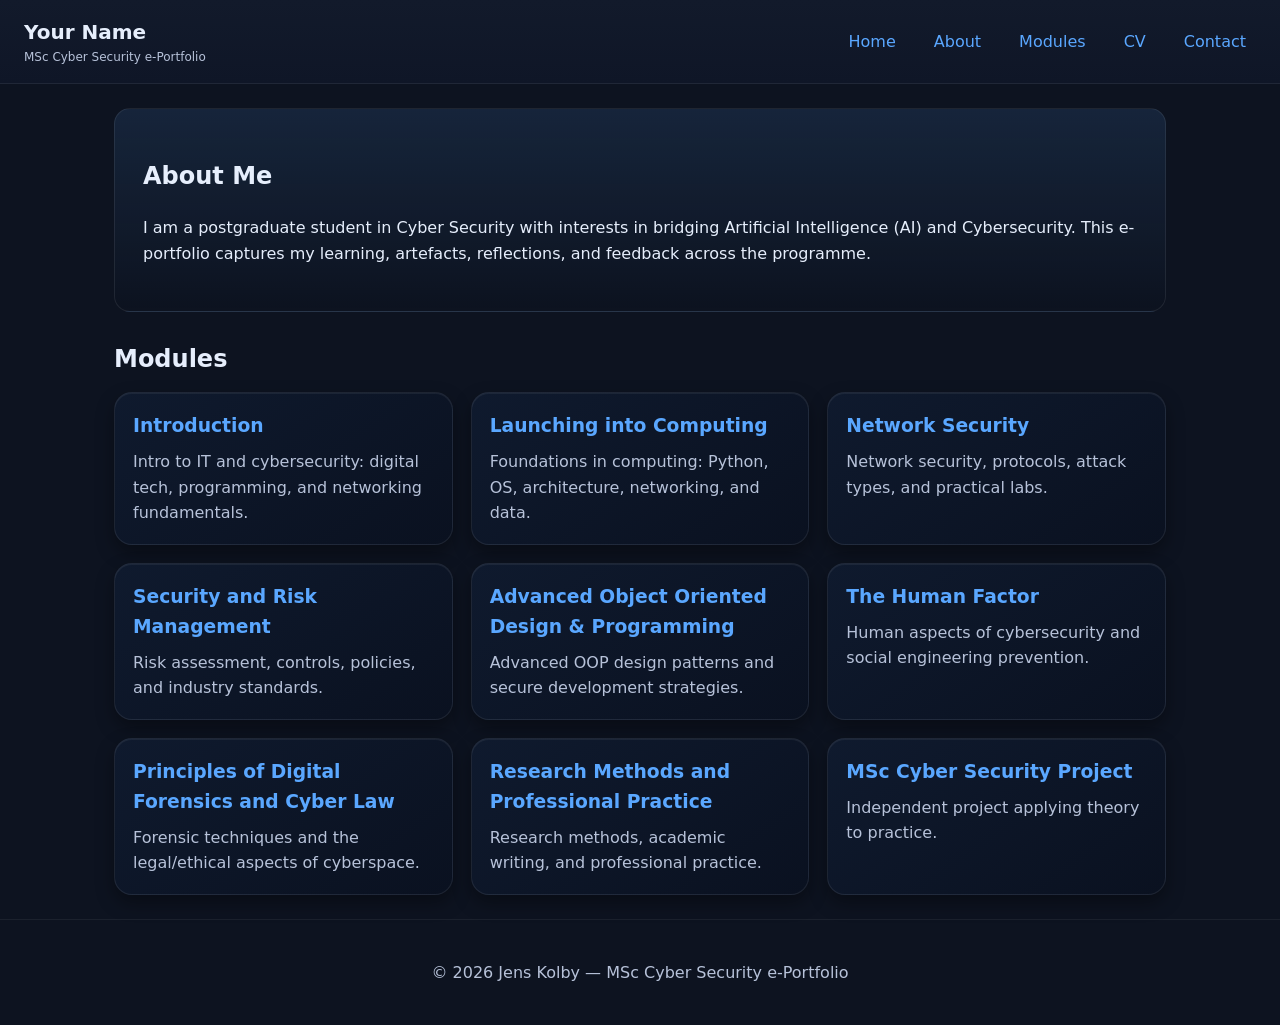
==== index.html @ afbeb55c "Update index.html added my name" ====
<!DOCTYPE html>
<html lang="en">
<head>
  <meta charset="utf-8" />
  <meta name="viewport" content="width=device-width, initial-scale=1" />
  <title>MSc Cyber Security e‑Portfolio</title>
  <link rel="stylesheet" href="assets/css/styles.css" />
  <meta name="description" content="MSc Cyber Security e‑Portfolio for Jens Kolby" />
</head>

<body>
  <header class="site-header">
    <div class="brand">
      <div class="brand-title">Your Name</div>
      <div class="brand-subtitle">MSc Cyber Security e-Portfolio</div>
    </div>
    <nav id="nav">
      <ul class="menu">
        <li class="menu-item"><a href="index.html">Home</a></li>
        <li class="menu-item"><a href="about.html">About</a></li>
        <li class="menu-item has-dropdown">
          <a href="#">Modules</a>
          <ul class="dropdown">
            <li><a href="module-introduction.html">Introduction</a></li>
            <li><a href="module-launching-into-computing.html">Launching into Computing</a></li>
            <li><a href="module-network-security.html">Network Security</a></li>
            <li><a href="module-security-and-risk-management.html">Security and Risk Management</a></li>
            <li><a href="module-advanced-oop.html">Advanced Object Oriented Design & Programming</a></li>
            <li><a href="module-human-factor.html">The Human Factor</a></li>
            <li><a href="module-digital-forensics.html">Principles of Digital Forensics and Cyber Law</a></li>
            <li><a href="module-research-methods.html">Research Methods and Professional Practice</a></li>
            <li><a href="module-msc-project.html">MSc Cyber Security Project</a></li>
          </ul>
        </li>
        <li class="menu-item"><a href="cv.html">CV</a></li>
        <li class="menu-item"><a href="contact.html">Contact</a></li>
      </ul>
    </nav>
  </header>

  <main class="container">
    <section class="about-hero">
      <h1>About Me</h1>
      <p>
          I am a postgraduate student in Cyber Security with interests in bridging Artificial Intelligence (AI) and Cybersecurity. 
  This e-portfolio captures my learning, artefacts, reflections, and feedback across the programme.
      </p>
    </section>

    <section class="modules-grid">
      <h2>Modules</h2>
      <div class="grid">
      <a class="tile" href="module-introduction.html">
        <div class="tile-content">
          <h3>Introduction</h3>
          <p>Intro to IT and cybersecurity: digital tech, programming, and networking fundamentals.</p>
        </div>
      </a>
      <a class="tile" href="module-launching-into-computing.html">
        <div class="tile-content">
          <h3>Launching into Computing</h3>
          <p>Foundations in computing: Python, OS, architecture, networking, and data.</p>
        </div>
      </a>
      <a class="tile" href="module-network-security.html">
        <div class="tile-content">
          <h3>Network Security</h3>
          <p>Network security, protocols, attack types, and practical labs.</p>
        </div>
      </a>
      <a class="tile" href="module-security-and-risk-management.html">
        <div class="tile-content">
          <h3>Security and Risk Management</h3>
          <p>Risk assessment, controls, policies, and industry standards.</p>
        </div>
      </a>
      <a class="tile" href="module-advanced-oop.html">
        <div class="tile-content">
          <h3>Advanced Object Oriented Design & Programming</h3>
          <p>Advanced OOP design patterns and secure development strategies.</p>
        </div>
      </a>
      <a class="tile" href="module-human-factor.html">
        <div class="tile-content">
          <h3>The Human Factor</h3>
          <p>Human aspects of cybersecurity and social engineering prevention.</p>
        </div>
      </a>
      <a class="tile" href="module-digital-forensics.html">
        <div class="tile-content">
          <h3>Principles of Digital Forensics and Cyber Law</h3>
          <p>Forensic techniques and the legal/ethical aspects of cyberspace.</p>
        </div>
      </a>
      <a class="tile" href="module-research-methods.html">
        <div class="tile-content">
          <h3>Research Methods and Professional Practice</h3>
          <p>Research methods, academic writing, and professional practice.</p>
        </div>
      </a>
      <a class="tile" href="module-msc-project.html">
        <div class="tile-content">
          <h3>MSc Cyber Security Project</h3>
          <p>Independent project applying theory to practice.</p>
        </div>
      </a>
      </div>
    </section>
  </main>

  <footer class="site-footer">
    <p>&copy; <span id="year"></span> Jens Kolby — MSc Cyber Security e‑Portfolio</p>
  </footer>
  <script src="assets/js/main.js"></script>
</body>
</html>
---- assets/css/styles.css ----
:root{
  --bg:#0d1320;
  --panel:#121a2b;
  --panel-2:#0f1627;
  --text:#e6eefc;
  --muted:#b7c2d9;
  --accent:#5aa7ff;
  --accent-2:#8bc6ff;
  --shadow: rgba(0,0,0,.35);
}
*{box-sizing:border-box}
html,body{margin:0;padding:0;background:var(--bg);color:var(--text);font-family:system-ui,-apple-system,Segoe UI,Roboto,Ubuntu,Cantarell,"Helvetica Neue",Arial,sans-serif;line-height:1.6}
a{color:var(--accent);text-decoration:none}
a:hover{text-decoration:underline}

.container{max-width:1100px;margin:0 auto;padding:24px}
.container.narrow{max-width:800px}

.site-header{display:flex;align-items:center;justify-content:space-between;padding:16px 24px;background:linear-gradient(180deg,var(--panel),var(--panel-2));position:sticky;top:0;z-index:1000;border-bottom:1px solid rgba(255,255,255,.06)}
.brand-title{font-weight:700;font-size:20px}
.brand-subtitle{font-size:12px;color:var(--muted)}

#nav .menu{list-style:none;margin:0;padding:0;display:flex;gap:18px;align-items:center}
#nav .menu-item>a{padding:8px 10px;border-radius:10px;display:inline-block}
#nav .menu-item>a:hover{background:rgba(255,255,255,.06)}

.has-dropdown{position:relative}
.has-dropdown .dropdown{display:none;position:absolute;top:100%;left:0;background:var(--panel);border:1px solid rgba(255,255,255,.08);border-radius:12px;min-width:260px;box-shadow:0 20px 40px var(--shadow);padding:8px 0}
.has-dropdown:hover .dropdown{display:block}
.has-dropdown .dropdown li{list-style:none}
.has-dropdown .dropdown a{display:block;padding:10px 14px;color:var(--text)}
.has-dropdown .dropdown a:hover{background:rgba(255,255,255,.06)}

.about-hero{background:linear-gradient(180deg,rgba(90,167,255,.12),rgba(0,0,0,0));padding:28px;border:1px solid rgba(255,255,255,.08);border-radius:16px;margin-bottom:28px}

.modules-grid h2{margin:6px 0 14px}
.grid{display:grid;grid-template-columns:repeat(3,1fr);gap:18px}
@media (max-width:900px){.grid{grid-template-columns:repeat(2,1fr)}}
@media (max-width:640px){.grid{grid-template-columns:1fr}}

.tile{background:linear-gradient(145deg, #0f1a2e, #0a1120);border:1px solid rgba(255,255,255,.08);border-radius:18px;padding:18px;display:block;box-shadow:0 8px 18px var(--shadow), inset 0 1px 0 rgba(255,255,255,.06);transition:transform .18s ease, box-shadow .18s ease, border-color .18s ease}
.tile:hover{transform:translateY(-4px);box-shadow:0 16px 32px var(--shadow), inset 0 1px 0 rgba(255,255,255,.08);border-color:rgba(138,185,255,.45)}
.tile h3{margin:0 0 8px}
.tile p{margin:0;color:var(--muted)}

.site-footer{padding:24px;text-align:center;color:var(--muted);border-top:1px solid rgba(255,255,255,.06)}

.module-page header{background:linear-gradient(180deg,rgba(138,185,255,.08),rgba(0,0,0,0));padding:18px;border:1px solid rgba(255,255,255,.08);border-radius:16px;margin-bottom:22px}
.module-intro{color:var(--muted)}

.tabs{display:flex;gap:10px;margin:12px 0 8px}
.tab-link{background:var(--panel);color:var(--text);border:1px solid rgba(255,255,255,.08);border-radius:10px;padding:8px 12px;cursor:pointer}
.tab-link.active{outline:2px solid var(--accent)}

.tab-panels{border:1px solid rgba(255,255,255,.08);border-radius:14px;padding:12px;background:var(--panel)}
.tab-panel{display:none}
.tab-panel.active{display:block}
.empty{color:var(--muted);font-style:italic}

.contact-list{line-height:2}
.notes{padding-left:18px}
.notes li{margin:6px 0}
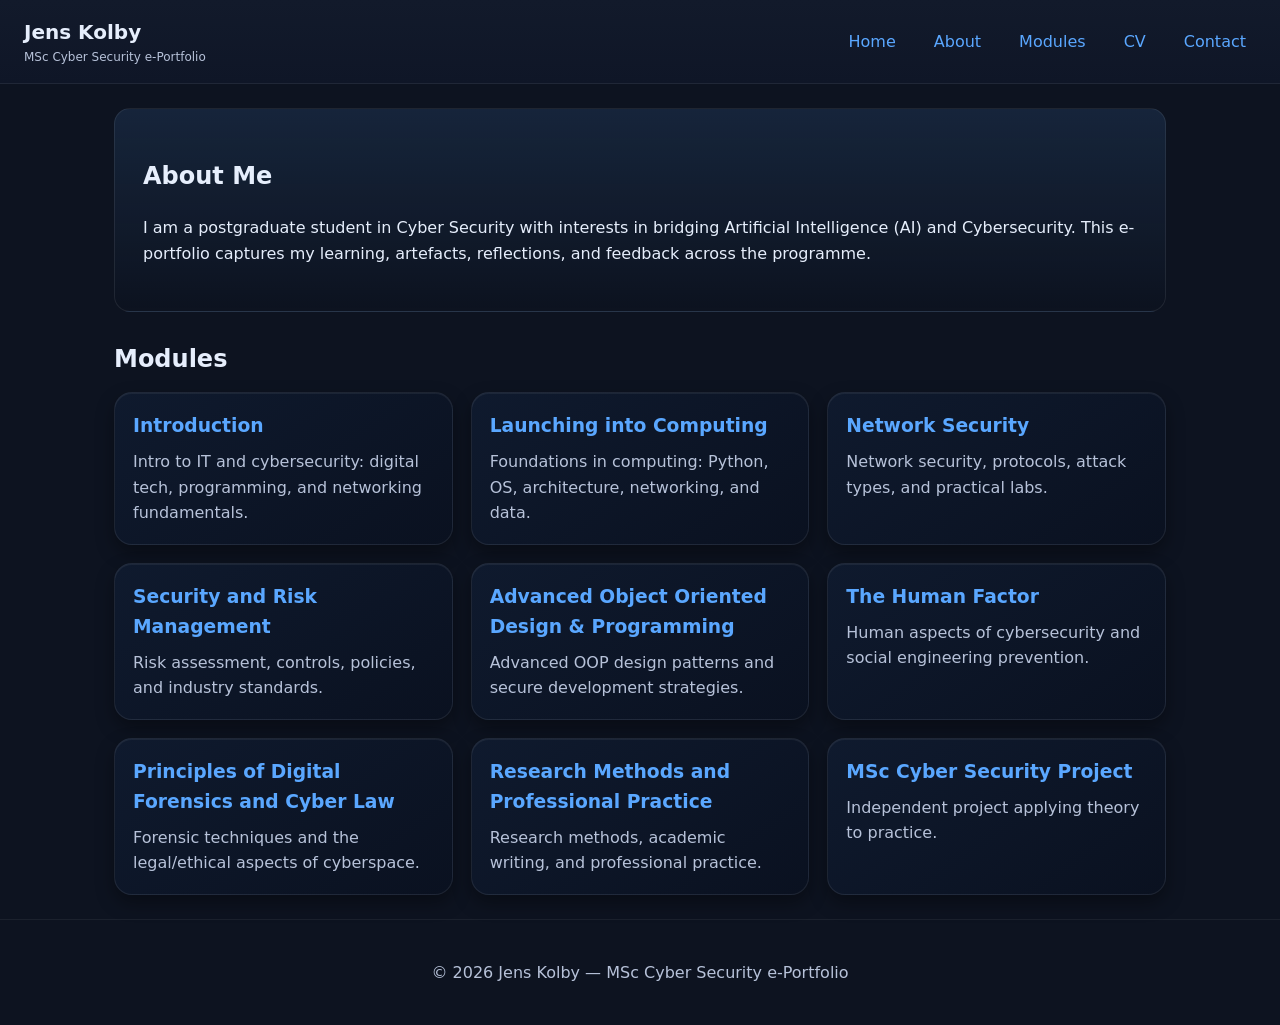
==== commit 527d95e1: "Update index.html name added in Headline" ====
--- a/index.html
+++ b/index.html
@@ -11,7 +11,7 @@
 <body>
   <header class="site-header">
     <div class="brand">
-      <div class="brand-title">Your Name</div>
+      <div class="brand-title">Jens Kolby</div>
       <div class="brand-subtitle">MSc Cyber Security e-Portfolio</div>
     </div>
     <nav id="nav">
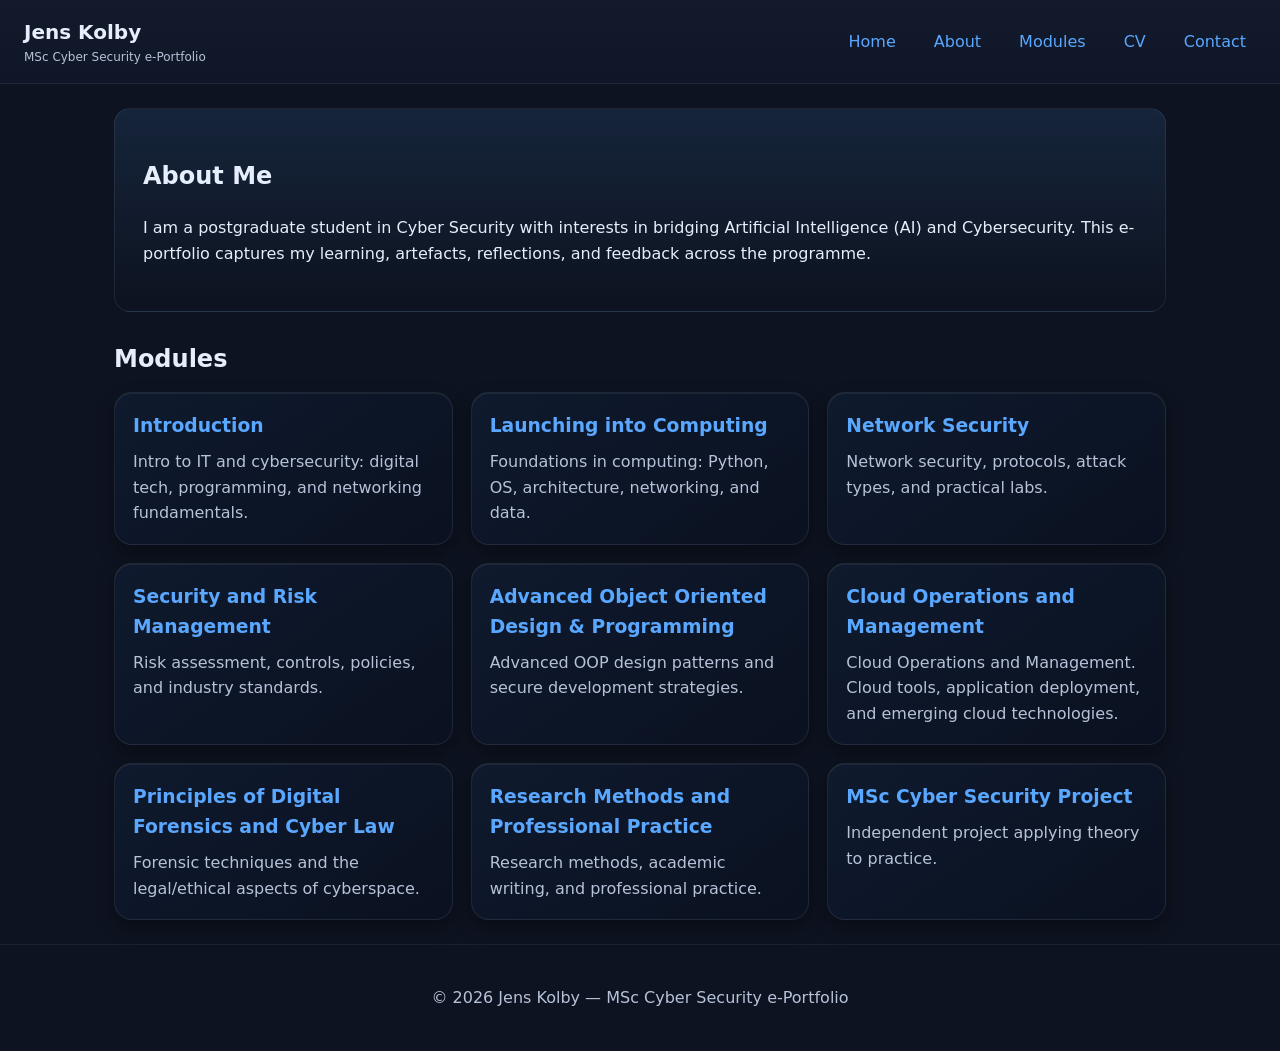
==== commit 212d4242: "Replace 'The Human Factor' with 'Cloud Operations and Management'" ====
--- a/index.html
+++ b/index.html
@@ -26,7 +26,7 @@
             <li><a href="module-network-security.html">Network Security</a></li>
             <li><a href="module-security-and-risk-management.html">Security and Risk Management</a></li>
             <li><a href="module-advanced-oop.html">Advanced Object Oriented Design & Programming</a></li>
-            <li><a href="module-human-factor.html">The Human Factor</a></li>
+            <li><a href="module-human-factor.html">Cloud Operations and Management</a></li>
             <li><a href="module-digital-forensics.html">Principles of Digital Forensics and Cyber Law</a></li>
             <li><a href="module-research-methods.html">Research Methods and Professional Practice</a></li>
             <li><a href="module-msc-project.html">MSc Cyber Security Project</a></li>
@@ -82,8 +82,8 @@
       </a>
       <a class="tile" href="module-human-factor.html">
         <div class="tile-content">
-          <h3>The Human Factor</h3>
-          <p>Human aspects of cybersecurity and social engineering prevention.</p>
+          <h3>Cloud Operations and Management</h3>
+          <p>Cloud Operations and Management. Cloud tools, application deployment, and emerging cloud technologies.</p>
         </div>
       </a>
       <a class="tile" href="module-digital-forensics.html">
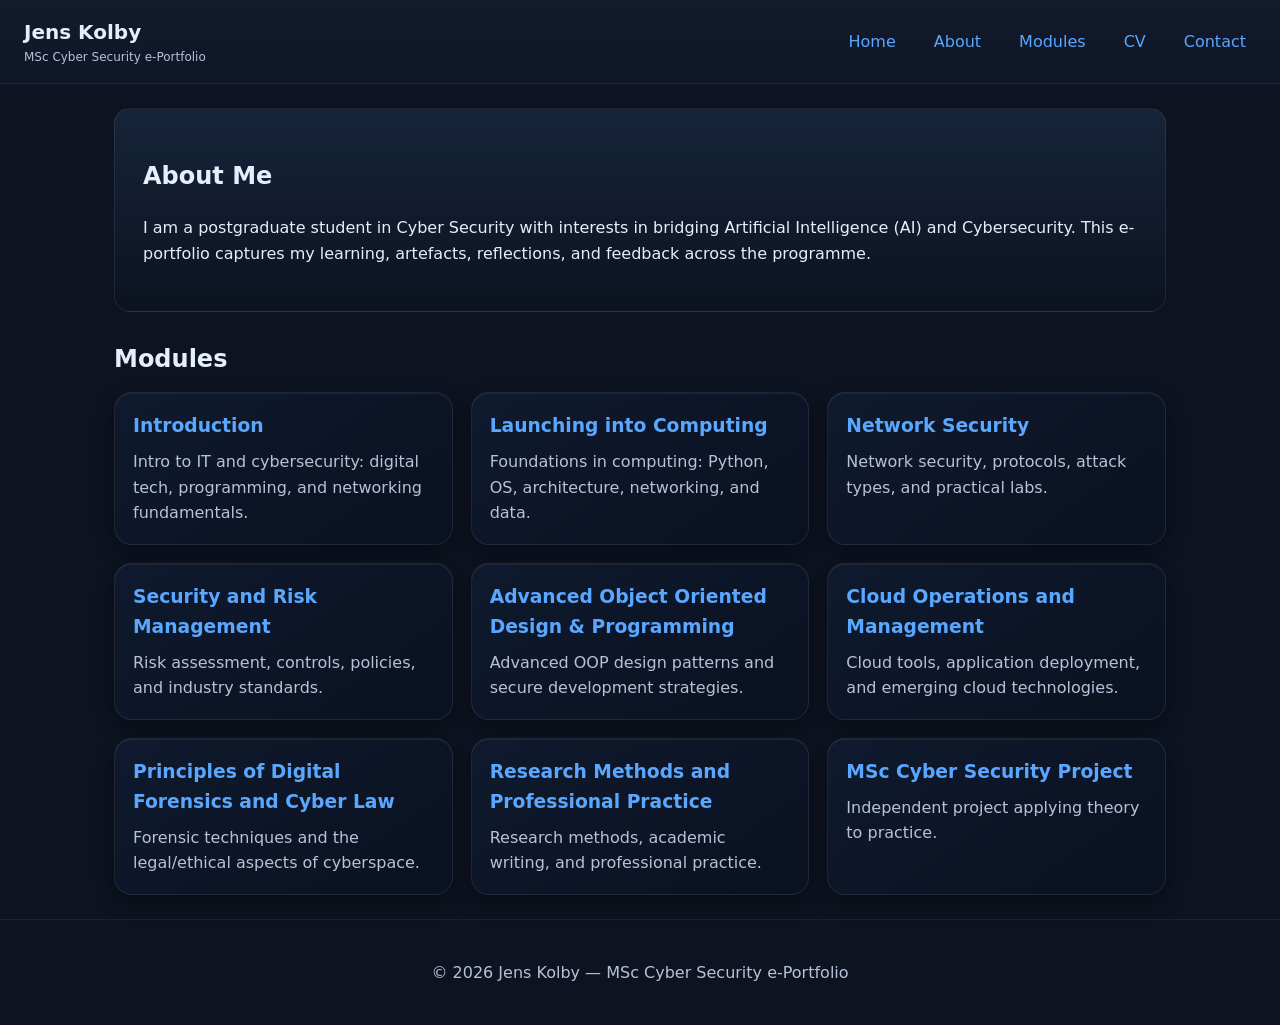
==== commit 8c7a140a: "Fix link for Cloud Operations and Management module" ====
--- a/index.html
+++ b/index.html
@@ -26,7 +26,7 @@
             <li><a href="module-network-security.html">Network Security</a></li>
             <li><a href="module-security-and-risk-management.html">Security and Risk Management</a></li>
             <li><a href="module-advanced-oop.html">Advanced Object Oriented Design & Programming</a></li>
-            <li><a href="module-human-factor.html">Cloud Operations and Management</a></li>
+            <li><a href="module-cloud-operations-and-management.html">Cloud Operations and Management</a></li>
             <li><a href="module-digital-forensics.html">Principles of Digital Forensics and Cyber Law</a></li>
             <li><a href="module-research-methods.html">Research Methods and Professional Practice</a></li>
             <li><a href="module-msc-project.html">MSc Cyber Security Project</a></li>
@@ -80,10 +80,10 @@
           <p>Advanced OOP design patterns and secure development strategies.</p>
         </div>
       </a>
-      <a class="tile" href="module-human-factor.html">
+      <a class="tile" href="module-cloud-operations-and-management.html">
         <div class="tile-content">
           <h3>Cloud Operations and Management</h3>
-          <p>Cloud Operations and Management. Cloud tools, application deployment, and emerging cloud technologies.</p>
+          <p>Cloud tools, application deployment, and emerging cloud technologies.</p>
         </div>
       </a>
       <a class="tile" href="module-digital-forensics.html">
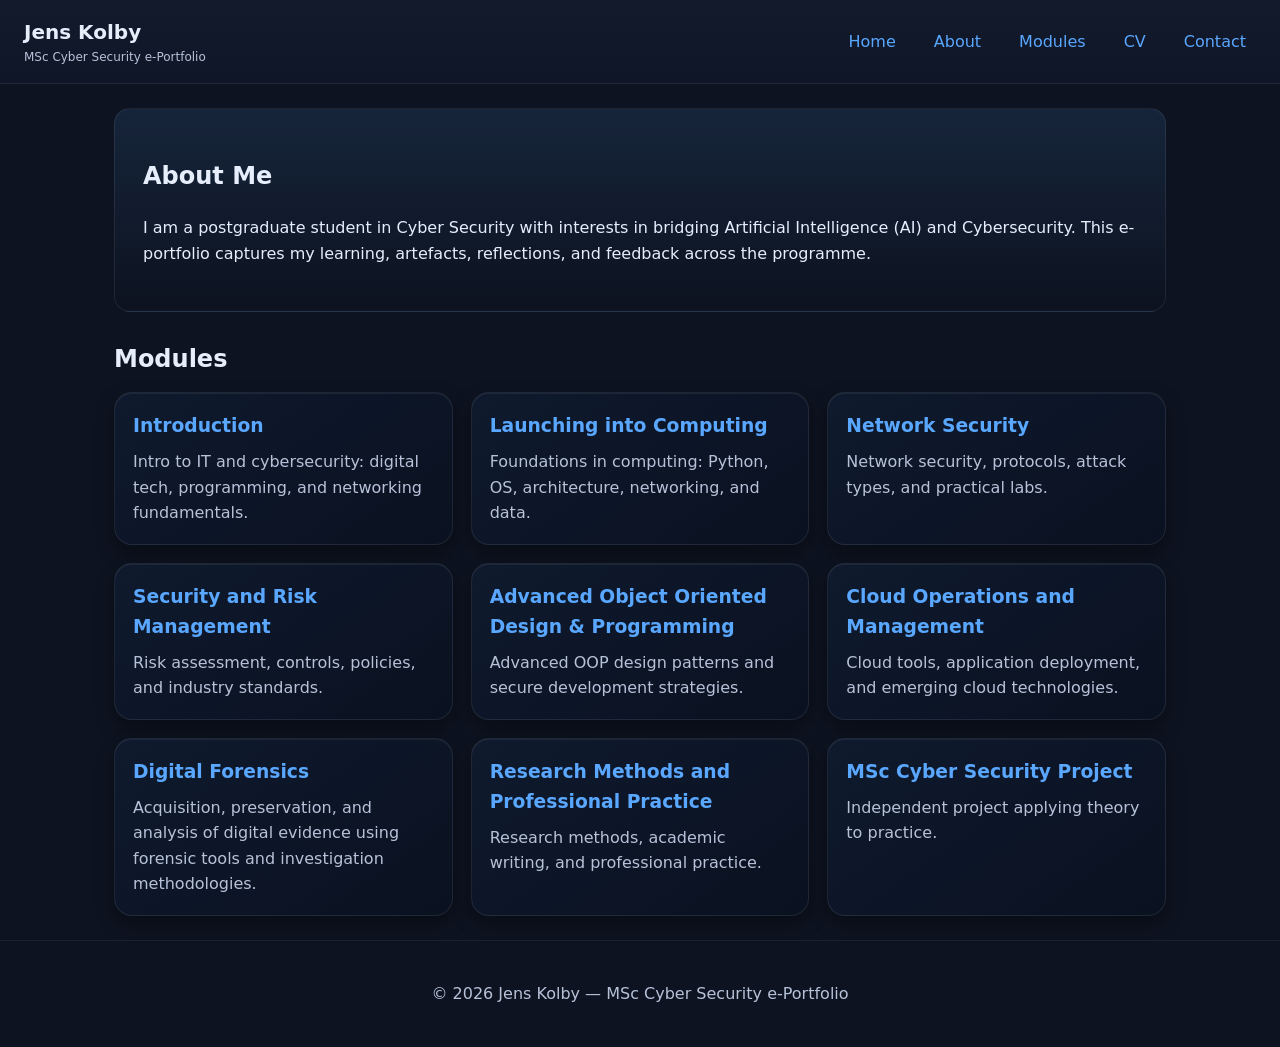
==== commit fd5553ec: "Revise Digital Forensics module link and description Updated the link and tile with the new module n" ====
--- a/index.html
+++ b/index.html
@@ -27,7 +27,7 @@
             <li><a href="module-security-and-risk-management.html">Security and Risk Management</a></li>
             <li><a href="module-advanced-oop.html">Advanced Object Oriented Design & Programming</a></li>
             <li><a href="module-cloud-operations-and-management.html">Cloud Operations and Management</a></li>
-            <li><a href="module-digital-forensics.html">Principles of Digital Forensics and Cyber Law</a></li>
+            <li><a href="module-digital-forensics.html">Digital Forensics</a></li>
             <li><a href="module-research-methods.html">Research Methods and Professional Practice</a></li>
             <li><a href="module-msc-project.html">MSc Cyber Security Project</a></li>
           </ul>
@@ -88,8 +88,9 @@
       </a>
       <a class="tile" href="module-digital-forensics.html">
         <div class="tile-content">
-          <h3>Principles of Digital Forensics and Cyber Law</h3>
-          <p>Forensic techniques and the legal/ethical aspects of cyberspace.</p>
+          <h3>Digital Forensics</h3>
+          <p>Acquisition, preservation, and analysis of digital evidence using forensic tools and investigation methodologies.</p>
+
         </div>
       </a>
       <a class="tile" href="module-research-methods.html">
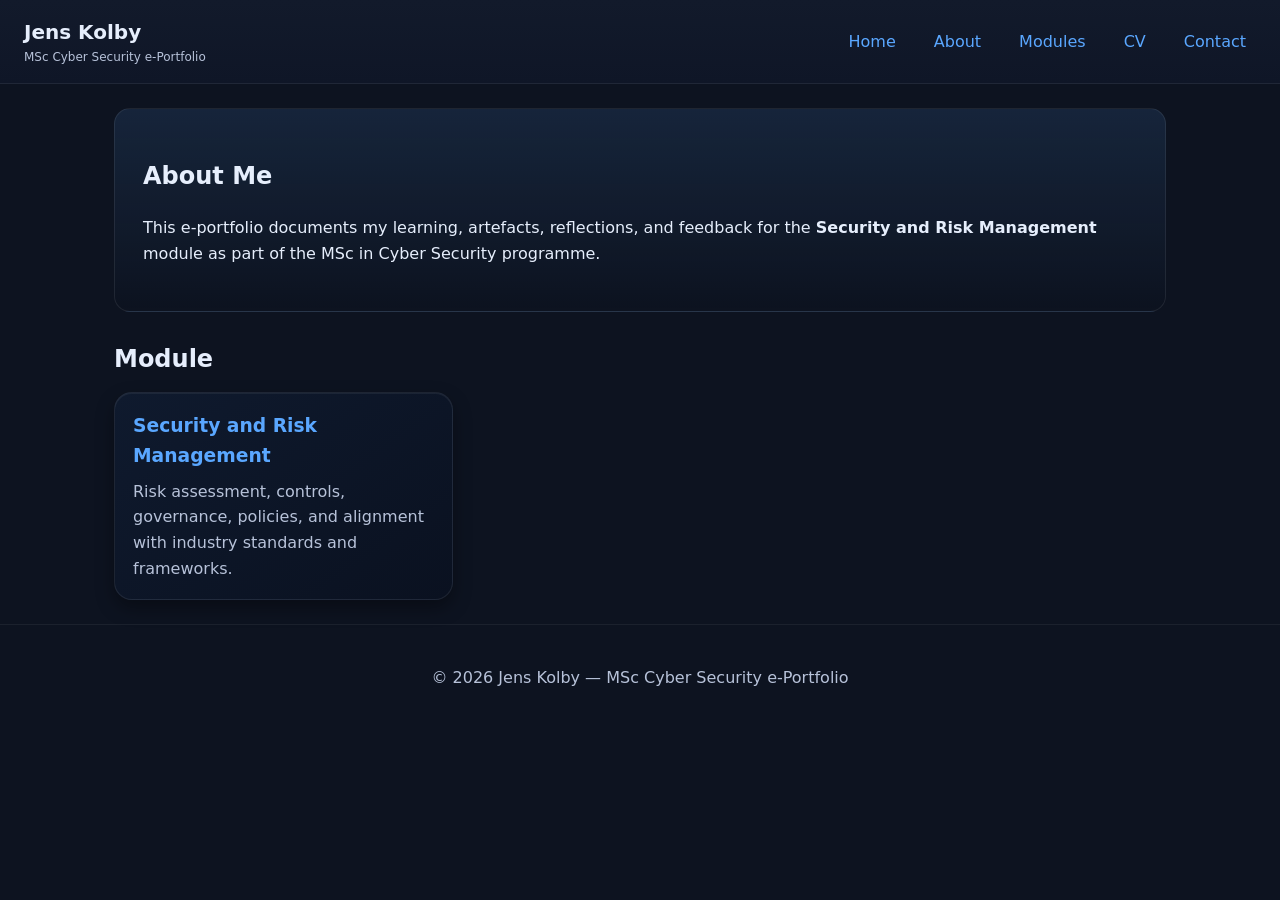
==== commit 89a44153: "Update index.html text: simplify About Me for SRM module" ====
--- a/index.html
+++ b/index.html
@@ -3,9 +3,9 @@
 <head>
   <meta charset="utf-8" />
   <meta name="viewport" content="width=device-width, initial-scale=1" />
-  <title>MSc Cyber Security e‑Portfolio</title>
+  <title>MSc Cyber Security e-Portfolio</title>
   <link rel="stylesheet" href="assets/css/styles.css" />
-  <meta name="description" content="MSc Cyber Security e‑Portfolio for Jens Kolby" />
+  <meta name="description" content="MSc Cyber Security e-Portfolio for Jens Kolby" />
 </head>
 
 <body>
@@ -21,15 +21,11 @@
         <li class="menu-item has-dropdown">
           <a href="#">Modules</a>
           <ul class="dropdown">
-            <li><a href="module-introduction.html">Introduction</a></li>
-            <li><a href="module-launching-into-computing.html">Launching into Computing</a></li>
-            <li><a href="module-network-security.html">Network Security</a></li>
-            <li><a href="module-security-and-risk-management.html">Security and Risk Management</a></li>
-            <li><a href="module-advanced-oop.html">Advanced Object Oriented Design & Programming</a></li>
-            <li><a href="module-cloud-operations-and-management.html">Cloud Operations and Management</a></li>
-            <li><a href="module-digital-forensics.html">Digital Forensics</a></li>
-            <li><a href="module-research-methods.html">Research Methods and Professional Practice</a></li>
-            <li><a href="module-msc-project.html">MSc Cyber Security Project</a></li>
+            <li>
+              <a href="module-security-and-risk-management.html">
+                Security and Risk Management
+              </a>
+            </li>
           </ul>
         </li>
         <li class="menu-item"><a href="cv.html">CV</a></li>
@@ -42,76 +38,32 @@
     <section class="about-hero">
       <h1>About Me</h1>
       <p>
-          I am a postgraduate student in Cyber Security with interests in bridging Artificial Intelligence (AI) and Cybersecurity. 
-  This e-portfolio captures my learning, artefacts, reflections, and feedback across the programme.
+       This e-portfolio documents my learning, artefacts, reflections, and feedback
+  for the <strong>Security and Risk Management</strong> module as part of the MSc
+  in Cyber Security programme.
       </p>
     </section>
 
     <section class="modules-grid">
-      <h2>Modules</h2>
+      <h2>Module</h2>
       <div class="grid">
-      <a class="tile" href="module-introduction.html">
-        <div class="tile-content">
-          <h3>Introduction</h3>
-          <p>Intro to IT and cybersecurity: digital tech, programming, and networking fundamentals.</p>
-        </div>
-      </a>
-      <a class="tile" href="module-launching-into-computing.html">
-        <div class="tile-content">
-          <h3>Launching into Computing</h3>
-          <p>Foundations in computing: Python, OS, architecture, networking, and data.</p>
-        </div>
-      </a>
-      <a class="tile" href="module-network-security.html">
-        <div class="tile-content">
-          <h3>Network Security</h3>
-          <p>Network security, protocols, attack types, and practical labs.</p>
-        </div>
-      </a>
-      <a class="tile" href="module-security-and-risk-management.html">
-        <div class="tile-content">
-          <h3>Security and Risk Management</h3>
-          <p>Risk assessment, controls, policies, and industry standards.</p>
-        </div>
-      </a>
-      <a class="tile" href="module-advanced-oop.html">
-        <div class="tile-content">
-          <h3>Advanced Object Oriented Design & Programming</h3>
-          <p>Advanced OOP design patterns and secure development strategies.</p>
-        </div>
-      </a>
-      <a class="tile" href="module-cloud-operations-and-management.html">
-        <div class="tile-content">
-          <h3>Cloud Operations and Management</h3>
-          <p>Cloud tools, application deployment, and emerging cloud technologies.</p>
-        </div>
-      </a>
-      <a class="tile" href="module-digital-forensics.html">
-        <div class="tile-content">
-          <h3>Digital Forensics</h3>
-          <p>Acquisition, preservation, and analysis of digital evidence using forensic tools and investigation methodologies.</p>
-
-        </div>
-      </a>
-      <a class="tile" href="module-research-methods.html">
-        <div class="tile-content">
-          <h3>Research Methods and Professional Practice</h3>
-          <p>Research methods, academic writing, and professional practice.</p>
-        </div>
-      </a>
-      <a class="tile" href="module-msc-project.html">
-        <div class="tile-content">
-          <h3>MSc Cyber Security Project</h3>
-          <p>Independent project applying theory to practice.</p>
-        </div>
-      </a>
+        <a class="tile" href="module-security-and-risk-management.html">
+          <div class="tile-content">
+            <h3>Security and Risk Management</h3>
+            <p>
+              Risk assessment, controls, governance, policies, and alignment with
+              industry standards and frameworks.
+            </p>
+          </div>
+        </a>
       </div>
     </section>
   </main>
 
   <footer class="site-footer">
-    <p>&copy; <span id="year"></span> Jens Kolby — MSc Cyber Security e‑Portfolio</p>
+    <p>&copy; <span id="year"></span> Jens Kolby — MSc Cyber Security e-Portfolio</p>
   </footer>
+
   <script src="assets/js/main.js"></script>
 </body>
 </html>
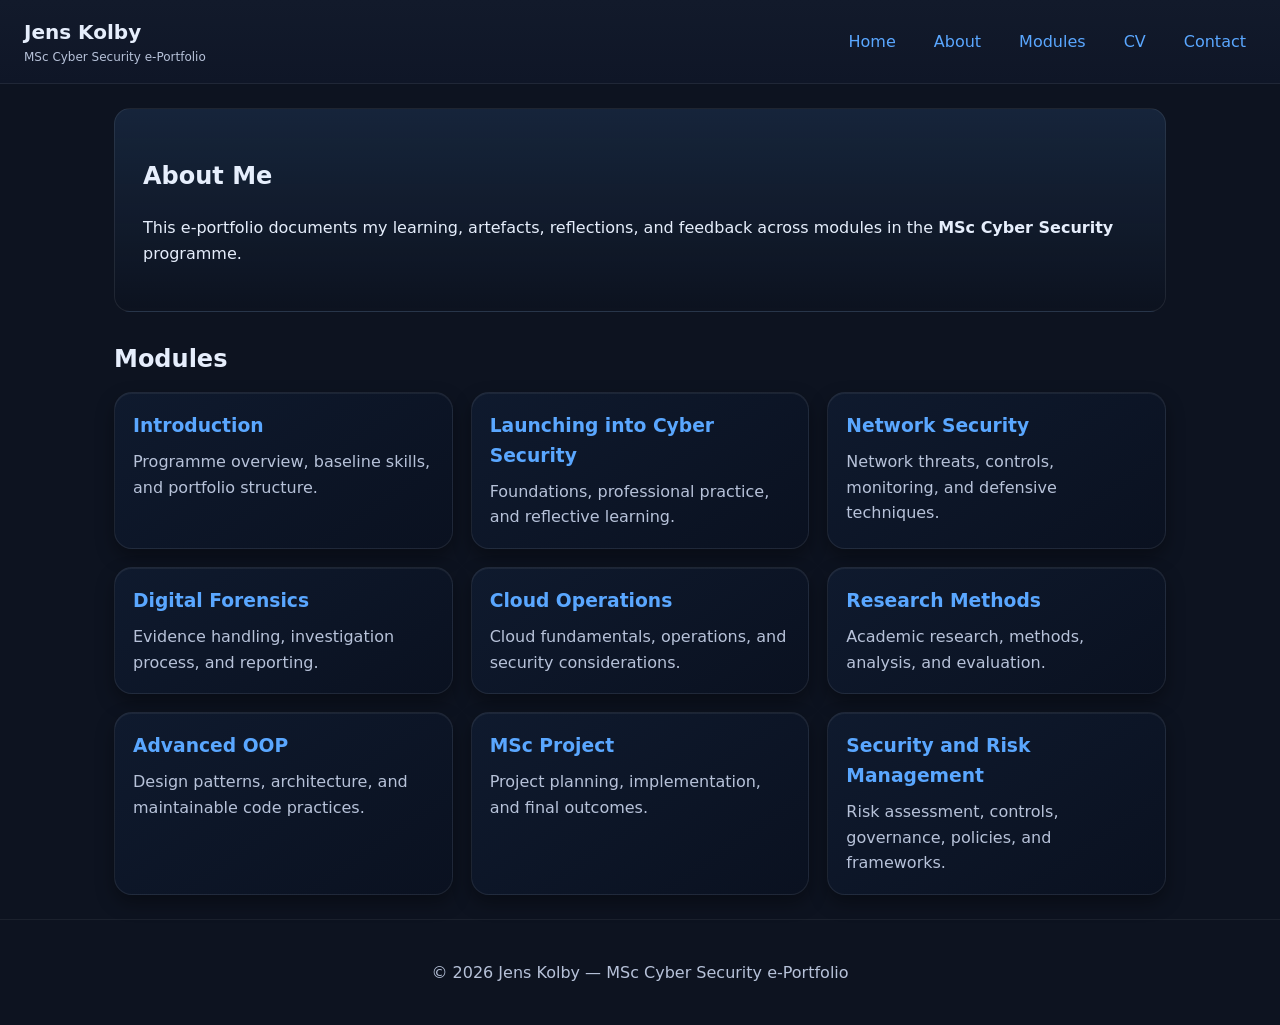
==== commit d08cb6a0: "Update module links and content in index.html I removed module links by mistake before I branched. T" ====
--- a/index.html
+++ b/index.html
@@ -14,20 +14,27 @@
       <div class="brand-title">Jens Kolby</div>
       <div class="brand-subtitle">MSc Cyber Security e-Portfolio</div>
     </div>
+
     <nav id="nav">
       <ul class="menu">
         <li class="menu-item"><a href="index.html">Home</a></li>
         <li class="menu-item"><a href="about.html">About</a></li>
+
         <li class="menu-item has-dropdown">
           <a href="#">Modules</a>
           <ul class="dropdown">
-            <li>
-              <a href="module-security-and-risk-management.html">
-                Security and Risk Management
-              </a>
-            </li>
+            <li><a href="module-introduction.html">Introduction</a></li>
+            <li><a href="module-launching-into-cyber-security.html">Launching into Cyber Security</a></li>
+            <li><a href="module-network-security.html">Network Security</a></li>
+            <li><a href="module-digital-forensics.html">Digital Forensics</a></li>
+            <li><a href="module-cloud-operations.html">Cloud Operations</a></li>
+            <li><a href="module-research-methods.html">Research Methods</a></li>
+            <li><a href="module-advanced-oop.html">Advanced OOP</a></li>
+            <li><a href="module-msc-project.html">MSc Project</a></li>
+            <li><a href="module-security-and-risk-management.html">Security and Risk Management</a></li>
           </ul>
         </li>
+
         <li class="menu-item"><a href="cv.html">CV</a></li>
         <li class="menu-item"><a href="contact.html">Contact</a></li>
       </ul>
@@ -38,22 +45,75 @@
     <section class="about-hero">
       <h1>About Me</h1>
       <p>
-       This e-portfolio documents my learning, artefacts, reflections, and feedback
-  for the <strong>Security and Risk Management</strong> module as part of the MSc
-  in Cyber Security programme.
+        This e-portfolio documents my learning, artefacts, reflections, and feedback
+        across modules in the <strong>MSc Cyber Security</strong> programme.
       </p>
     </section>
 
     <section class="modules-grid">
-      <h2>Module</h2>
+      <h2>Modules</h2>
+
       <div class="grid">
+        <a class="tile" href="module-introduction.html">
+          <div class="tile-content">
+            <h3>Introduction</h3>
+            <p>Programme overview, baseline skills, and portfolio structure.</p>
+          </div>
+        </a>
+
+        <a class="tile" href="module-launching-into-cyber-security.html">
+          <div class="tile-content">
+            <h3>Launching into Cyber Security</h3>
+            <p>Foundations, professional practice, and reflective learning.</p>
+          </div>
+        </a>
+
+        <a class="tile" href="module-network-security.html">
+          <div class="tile-content">
+            <h3>Network Security</h3>
+            <p>Network threats, controls, monitoring, and defensive techniques.</p>
+          </div>
+        </a>
+
+        <a class="tile" href="module-digital-forensics.html">
+          <div class="tile-content">
+            <h3>Digital Forensics</h3>
+            <p>Evidence handling, investigation process, and reporting.</p>
+          </div>
+        </a>
+
+        <a class="tile" href="module-cloud-operations.html">
+          <div class="tile-content">
+            <h3>Cloud Operations</h3>
+            <p>Cloud fundamentals, operations, and security considerations.</p>
+          </div>
+        </a>
+
+        <a class="tile" href="module-research-methods.html">
+          <div class="tile-content">
+            <h3>Research Methods</h3>
+            <p>Academic research, methods, analysis, and evaluation.</p>
+          </div>
+        </a>
+
+        <a class="tile" href="module-advanced-oop.html">
+          <div class="tile-content">
+            <h3>Advanced OOP</h3>
+            <p>Design patterns, architecture, and maintainable code practices.</p>
+          </div>
+        </a>
+
+        <a class="tile" href="module-msc-project.html">
+          <div class="tile-content">
+            <h3>MSc Project</h3>
+            <p>Project planning, implementation, and final outcomes.</p>
+          </div>
+        </a>
+
         <a class="tile" href="module-security-and-risk-management.html">
           <div class="tile-content">
             <h3>Security and Risk Management</h3>
-            <p>
-              Risk assessment, controls, governance, policies, and alignment with
-              industry standards and frameworks.
-            </p>
+            <p>Risk assessment, controls, governance, policies, and frameworks.</p>
           </div>
         </a>
       </div>
